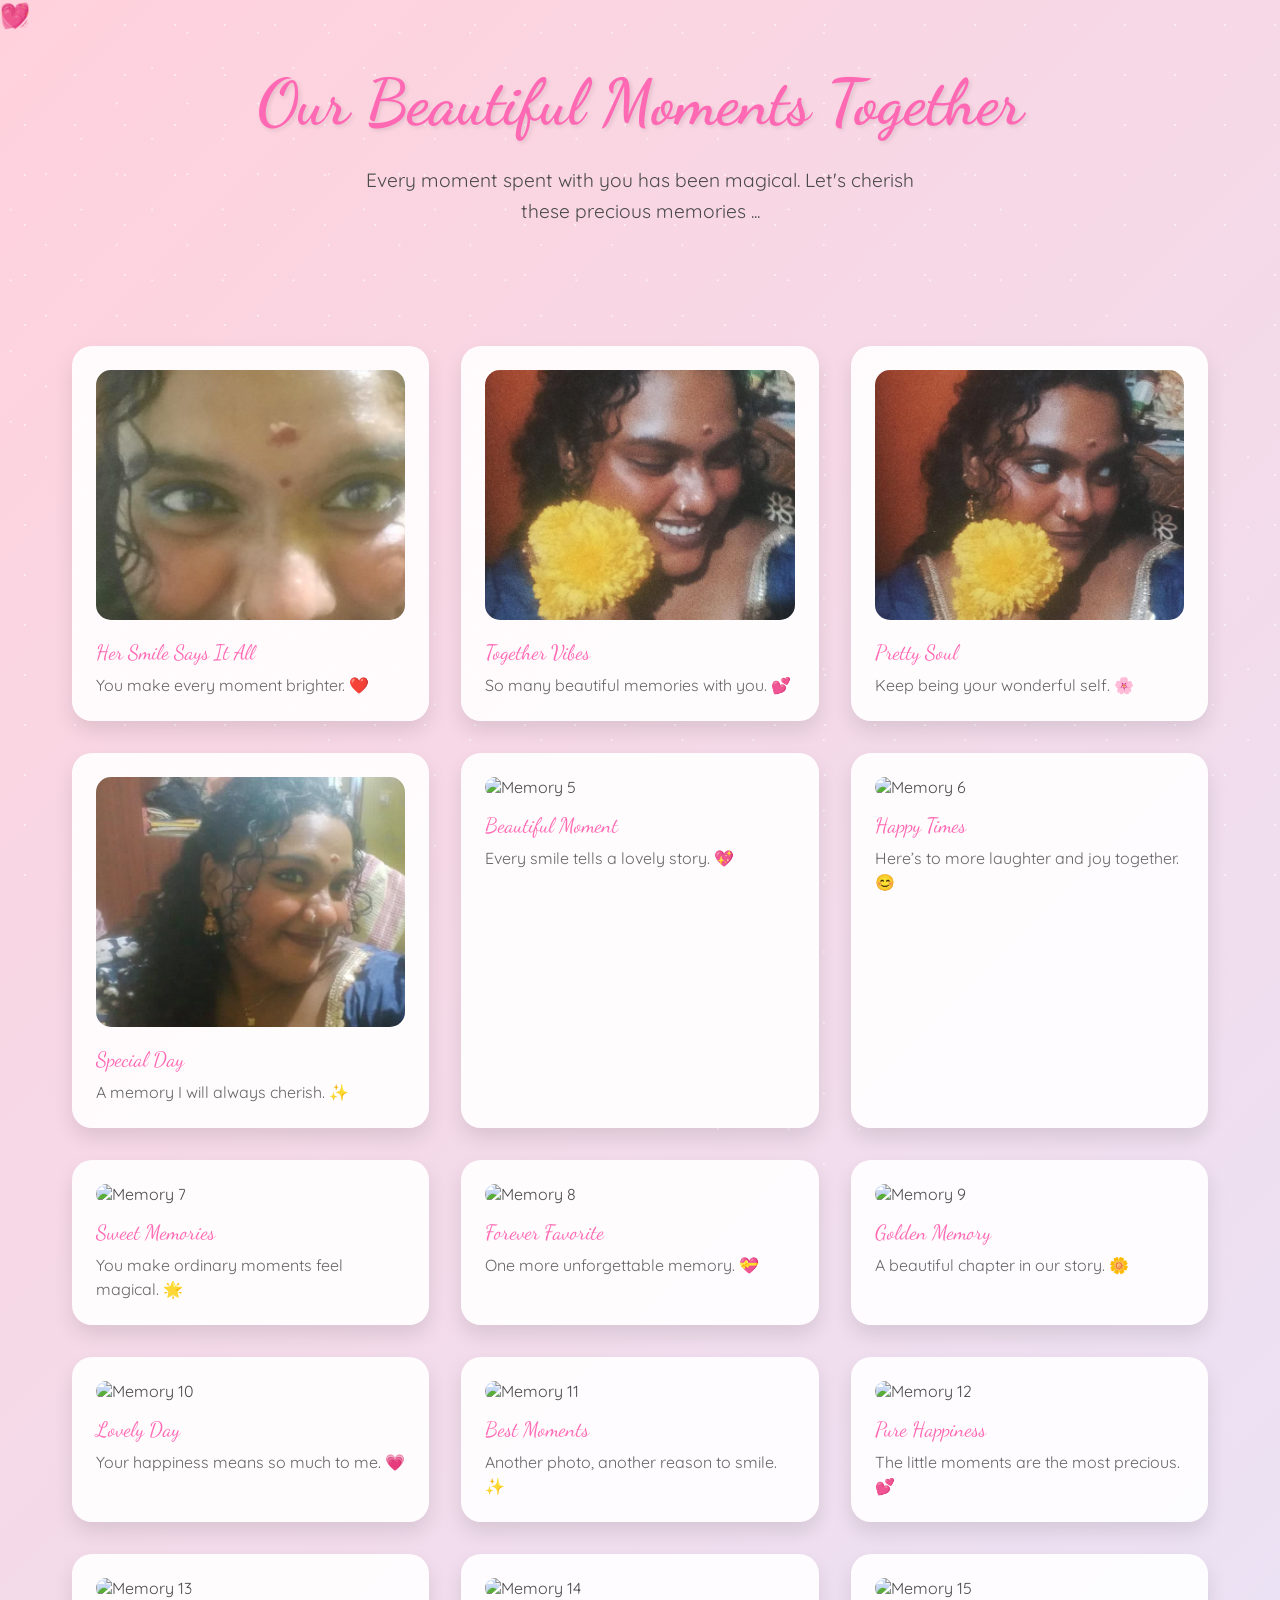
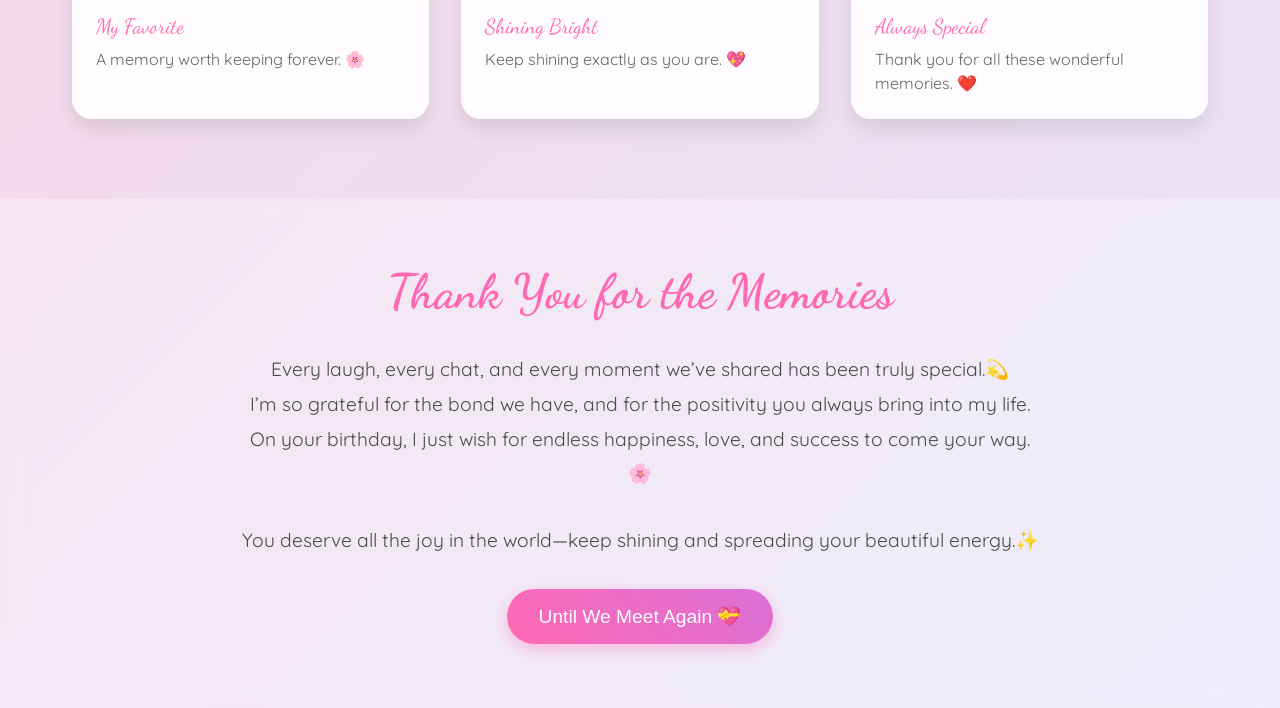
==== Happy Birthday Aju/last.html @ 80f352e4 "Create birthday website" ====
<!DOCTYPE html>
<html lang="en">

<head>
    <meta charset="UTF-8">
    <meta name="viewport" content="width=device-width, initial-scale=1.0">
    <title>Our Beautiful Memories ✨</title>
    <style>
        @import url('https://fonts.googleapis.com/css2?family=Dancing+Script:wght@700&family=Quicksand:wght@300;400;500;600&display=swap');

        * {
            margin: 0;
            padding: 0;
            box-sizing: border-box;
        }

        body {
            min-height: 100vh;
            background: linear-gradient(135deg,
                    #ffd1dc 0%,
                    #e6e6fa 25%,
                    #ffefd5 50%,
                    #e6e6fa 75%,
                    #ffd1dc 100%);
            background-size: 400% 400%;
            animation: gradientFlow 15s ease infinite;
            font-family: 'Quicksand', sans-serif;
            overflow-x: hidden;
            color: #4a4a4a;
        }

        @keyframes gradientFlow {
            0% {
                background-position: 0% 50%;
            }

            50% {
                background-position: 100% 50%;
            }

            100% {
                background-position: 0% 50%;
            }
        }

        /* Enhanced Sparkle Effect */
        .magic-sparkles {
            position: fixed;
            top: 0;
            left: 0;
            width: 100%;
            height: 100%;
            pointer-events: none;
            z-index: 1;
        }

        .sparkle {
            position: absolute;
            width: 6px;
            height: 6px;
            border-radius: 50%;
            background-color: white;
            animation: twinkle var(--duration, 4s) ease-in-out infinite;
            opacity: 0;
        }

        @keyframes twinkle {

            0%,
            100% {
                opacity: 0;
                transform: scale(0.5);
            }

            50% {
                opacity: 0.8;
                transform: scale(1);
            }
        }

        /* Generate 50 sparkles with different positions and animations */
        .magic-sparkles::before,
        .magic-sparkles::after {
            content: '';
            position: absolute;
            width: 100%;
            height: 100%;
            background-image: radial-gradient(circle, white 1px, transparent 1px);
            background-size: 50px 50px;
            animation: sparkleLayer 8s linear infinite;
            opacity: 0.5;
        }

        .magic-sparkles::after {
            animation-delay: -4s;
            transform: rotate(45deg);
        }

        @keyframes sparkleLayer {
            0% {
                transform: translateY(0);
            }

            100% {
                transform: translateY(-50px);
            }
        }

        /* Floating Hearts */
        .floating-hearts {
            position: fixed;
            width: 100%;
            height: 100%;
            pointer-events: none;
            z-index: 2;
        }

        .heart {
            position: absolute;
            font-size: 1.5rem;
            color: rgba(255, 105, 180, 0.6);
            animation: floatHeart var(--float-duration, 6s) ease-in-out infinite;
            animation-delay: var(--delay, 0s);
        }

        @keyframes floatHeart {
            0% {
                transform: translate(0, 100vh) rotate(0deg);
            }

            100% {
                transform: translate(var(--translate-x, 0), -100vh) rotate(360deg);
            }
        }

        /* Welcome Section */
        .welcome {
            text-align: center;
            padding: 4rem 2rem;
            position: relative;
            z-index: 3;
        }

        .welcome h1 {
            font-family: 'Dancing Script', cursive;
            font-size: 4rem;
            color: #ff69b4;
            text-shadow: 2px 2px 4px rgba(0, 0, 0, 0.1);
            animation: fadeInScale 2s ease;
        }

        .welcome p {
            font-size: 1.2rem;
            max-width: 600px;
            margin: 1.5rem auto;
            line-height: 1.6;
            animation: fadeIn 2s ease 0.5s both;
        }

        /* Enhanced Memory Cards */
        .memory-container {
            max-width: 1200px;
            margin: 0 auto;
            padding: 2rem;
            display: grid;
            grid-template-columns: repeat(auto-fit, minmax(300px, 1fr));
            gap: 2rem;
            z-index: 3;
            position: relative;
        }

        .memory-card {
            background: rgba(255, 255, 255, 0.9);
            border-radius: 20px;
            padding: 1.5rem;
            box-shadow: 0 10px 20px rgba(0, 0, 0, 0.1);
            transition: all 0.5s cubic-bezier(0.4, 0, 0.2, 1);
            position: relative;
            overflow: hidden;
        }

        .memory-card:hover {
            transform: translateY(-10px) scale(1.02);
            box-shadow: 0 15px 30px rgba(0, 0, 0, 0.15);
        }

        .memory-card::before {
            content: '';
            position: absolute;
            top: 0;
            left: 0;
            width: 100%;
            height: 100%;
            background: linear-gradient(45deg, transparent, rgba(255, 255, 255, 0.4), transparent);
            transform: translateX(-100%);
            transition: 0.5s;
        }

        .memory-card:hover::before {
            transform: translateX(100%);
        }

        .memory-img {
            width: 100%;
            height: 250px;
            object-fit: cover;
            border-radius: 15px;
            margin-bottom: 1rem;
            transition: transform 0.5s ease;
        }

        .memory-card:hover .memory-img {
            transform: scale(1.05);
        }

        .memory-date {
            font-family: 'Dancing Script', cursive;
            color: #ff69b4;
            font-size: 1.3rem;
            margin-bottom: 0.5rem;
        }

        .memory-caption {
            font-size: 1rem;
            line-height: 1.5;
            color: #666;
        }

        /* Final Message Section */
        .final-message {
            text-align: center;
            padding: 4rem 2rem;
            background: rgba(255, 255, 255, 0.3);
            backdrop-filter: blur(10px);
            margin-top: 3rem;
            position: relative;
            z-index: 3;
        }

        .final-message h2 {
            font-family: 'Dancing Script', cursive;
            font-size: 3rem;
            color: #ff69b4;
            margin-bottom: 2rem;
            animation: heartbeat 2s infinite;
        }

        @keyframes heartbeat {

            0%,
            100% {
                transform: scale(1);
            }

            50% {
                transform: scale(1.1);
            }
        }

        .final-message p {
            font-size: 1.2rem;
            max-width: 800px;
            margin: 0 auto 2rem;
            line-height: 1.8;
        }

        .goodbye-btn {
            display: inline-block;
            padding: 1rem 2rem;
            font-size: 1.2rem;
            background: linear-gradient(45deg, #ff69b4, #da70d6);
            color: white;
            border: none;
            border-radius: 50px;
            cursor: pointer;
            text-decoration: none;
            transition: all 0.3s ease;
            box-shadow: 0 5px 15px rgba(255, 105, 180, 0.4);
            animation: float 3s infinite ease-in-out;
        }

        .goodbye-btn:hover {
            transform: translateY(-5px);
            box-shadow: 0 8px 20px rgba(255, 105, 180, 0.6);
        }

        .surprise-message {
            max-width: 800px;
            max-height: 0;
            margin: 0 auto;
            overflow: hidden;
            text-align: center;
            opacity: 0;
            transition: max-height 0.8s ease, margin 0.8s ease, opacity 0.8s ease;
        }

        .surprise-message.show {
            max-height: 300px;
            margin: 3rem auto 5rem;
            opacity: 1;
        }

        .surprise-message div {
            padding: 2.5rem 2rem;
            border-radius: 24px;
            background: rgba(255, 255, 255, 0.75);
            box-shadow: 0 10px 25px rgba(255, 105, 180, 0.18);
        }

        .surprise-message h2 {
            font-family: 'Dancing Script', cursive;
            font-size: 2.8rem;
            color: #ff69b4;
            margin-bottom: 1rem;
        }

        .surprise-message p {
            font-size: 1.2rem;
            line-height: 1.7;
        }

        @keyframes float {

            0%,
            100% {
                transform: translateY(0);
            }

            50% {
                transform: translateY(-10px);
            }
        }

        /* Animations */
        @keyframes fadeInScale {
            0% {
                opacity: 0;
                transform: scale(0.8);
            }

            100% {
                opacity: 1;
                transform: scale(1);
            }
        }

        @keyframes fadeIn {
            0% {
                opacity: 0;
            }

            100% {
                opacity: 1;
            }
        }

        /* Generate Hearts */
        .js-generate-hearts {
            position: fixed;
            width: 100%;
            height: 100%;
            pointer-events: none;
            z-index: 2;
        }

        /* Custom Scrollbar */
        ::-webkit-scrollbar {
            width: 12px;
        }

        ::-webkit-scrollbar-track {
            background: rgba(255, 255, 255, 0.4);
        }

        ::-webkit-scrollbar-thumb {
            background: linear-gradient(45deg, #ff69b4, #da70d6);
            border-radius: 6px;
        }

        /* Responsive Design */
        @media (max-width: 768px) {
            .welcome h1 {
                font-size: 3rem;
            }

            .memory-container {
                grid-template-columns: 1fr;
            }

            .final-message h2 {
                font-size: 2.5rem;
            }
        }
    </style>
</head>

<body>
    <div class="magic-sparkles"></div>
    <div class="floating-hearts">
        <!-- Hearts will be generated via CSS -->
        <div class="heart" style="--float-duration: 6s; --delay: 0s; --translate-x: 20px;">💝</div>
        <div class="heart" style="--float-duration: 8s; --delay: 1s; --translate-x: -30px;">💖</div>
        <div class="heart" style="--float-duration: 7s; --delay: 2s; --translate-x: 40px;">💗</div>
        <div class="heart" style="--float-duration: 9s; --delay: 3s; --translate-x: -20px;">💓</div>
        <div class="heart" style="--float-duration: 5s; --delay: 4s; --translate-x: 30px;">💕</div>
    </div>

    <section class="welcome">
        <h1>Our Beautiful Moments Together</h1>
        <p>Every moment spent with you has been magical. Let's cherish these precious memories ...</p>
    </section>

    <div class="memory-container">
    <div class="memory-card">
        <img src="./aju1.jpeg" alt="Memory 1" class="memory-img">
        <div class="memory-date">Her Smile Says It All</div>
        <div class="memory-caption">You make every moment brighter. ❤️</div>
    </div>

    <div class="memory-card">
        <img src="./aju2.jpeg" alt="Memory 2" class="memory-img">
        <div class="memory-date">Together Vibes</div>
        <div class="memory-caption">So many beautiful memories with you. 💕</div>
    </div>

    <div class="memory-card">
        <img src="./aju3.jpeg" alt="Memory 3" class="memory-img">
        <div class="memory-date">Pretty Soul</div>
        <div class="memory-caption">Keep being your wonderful self. 🌸</div>
    </div>

    <div class="memory-card">
        <img src="./aju4.jpeg" alt="Memory 4" class="memory-img">
        <div class="memory-date">Special Day</div>
        <div class="memory-caption">A memory I will always cherish. ✨</div>
    </div>

    <div class="memory-card">
        <img src="./aju5.jpeg" alt="Memory 5" class="memory-img">
        <div class="memory-date">Beautiful Moment</div>
        <div class="memory-caption">Every smile tells a lovely story. 💖</div>
    </div>

    <div class="memory-card">
        <img src="./aju6.jpeg" alt="Memory 6" class="memory-img">
        <div class="memory-date">Happy Times</div>
        <div class="memory-caption">Here’s to more laughter and joy together. 😊</div>
    </div>

    <div class="memory-card">
        <img src="./aju7.jpeg" alt="Memory 7" class="memory-img">
        <div class="memory-date">Sweet Memories</div>
        <div class="memory-caption">You make ordinary moments feel magical. 🌟</div>
    </div>

    <div class="memory-card">
        <img src="./aju8.jpeg" alt="Memory 8" class="memory-img">
        <div class="memory-date">Forever Favorite</div>
        <div class="memory-caption">One more unforgettable memory. 💝</div>
    </div>

    <div class="memory-card">
        <img src="./aju9.jpeg" alt="Memory 9" class="memory-img">
        <div class="memory-date">Golden Memory</div>
        <div class="memory-caption">A beautiful chapter in our story. 🌼</div>
    </div>

    <div class="memory-card">
        <img src="./aju10.jpeg" alt="Memory 10" class="memory-img">
        <div class="memory-date">Lovely Day</div>
        <div class="memory-caption">Your happiness means so much to me. 💗</div>
    </div>

    <div class="memory-card">
        <img src="./aju11.jpeg" alt="Memory 11" class="memory-img">
        <div class="memory-date">Best Moments</div>
        <div class="memory-caption">Another photo, another reason to smile. ✨</div>
    </div>

    <div class="memory-card">
        <img src="./aju12.jpeg" alt="Memory 12" class="memory-img">
        <div class="memory-date">Pure Happiness</div>
        <div class="memory-caption">The little moments are the most precious. 💕</div>
    </div>

    <div class="memory-card">
        <img src="./aju13.jpeg" alt="Memory 13" class="memory-img">
        <div class="memory-date">My Favorite</div>
        <div class="memory-caption">A memory worth keeping forever. 🌸</div>
    </div>

    <div class="memory-card">
        <img src="./aju14.jpeg" alt="Memory 14" class="memory-img">
        <div class="memory-date">Shining Bright</div>
        <div class="memory-caption">Keep shining exactly as you are. 💖</div>
    </div>

    <div class="memory-card">
        <img src="./aju15.jpeg" alt="Memory 15" class="memory-img">
        <div class="memory-date">Always Special</div>
        <div class="memory-caption">Thank you for all these wonderful memories. ❤️</div>
    </div>
</div>

    <section class="final-message">
        <h2>Thank You for the Memories</h2>
        <p>Every laugh, every chat, and every moment we’ve shared has been truly special.💫<br>
            I’m so grateful for the bond we have, and for the positivity you always bring into my life.<br>
            On your birthday, I just wish for endless happiness, love, and success to come your way.🌸</p>
        <p>You deserve all the joy in the world—keep shining and spreading your beautiful energy.✨</p>
        <button type="button" class="goodbye-btn" id="surprise-button">Until We Meet Again 💝</button>
    </section>

    <section class="surprise-message" id="surprise-message" aria-hidden="true">
        <div>
            <h2>One Last Thing…</h2>
            <p>No matter where life takes us, I’ll always be grateful for every memory we share. Stay happy, keep smiling, and have the most beautiful birthday! 💖</p>
        </div>
    </section>

    <script>
        const surpriseButton = document.getElementById('surprise-button');
        const surpriseMessage = document.getElementById('surprise-message');

        surpriseButton.addEventListener('click', () => {
            surpriseMessage.classList.add('show');
            surpriseMessage.setAttribute('aria-hidden', 'false');
            surpriseButton.textContent = 'With Lots of Love 💖';
            surpriseButton.disabled = true;
            setTimeout(() => surpriseMessage.scrollIntoView({ behavior: 'smooth', block: 'center' }), 150);
        });
    </script>
</body>

</html>
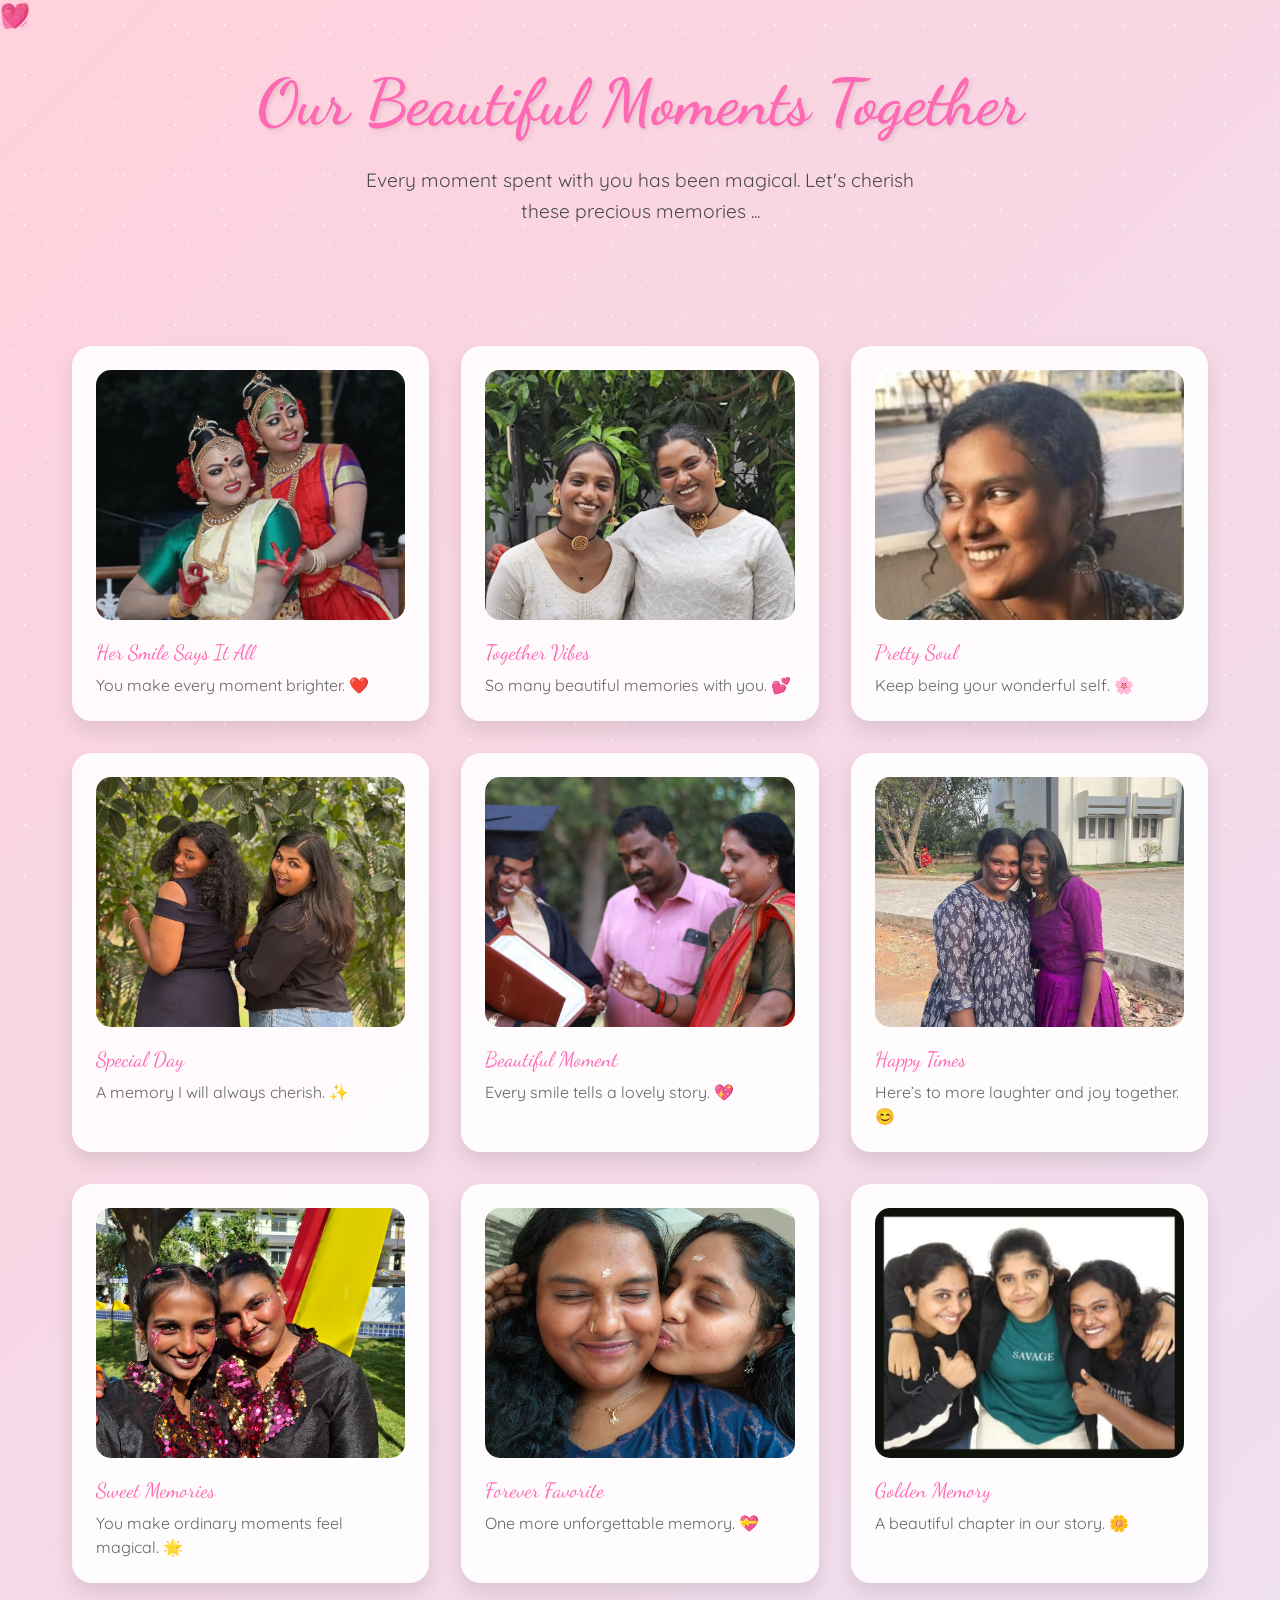
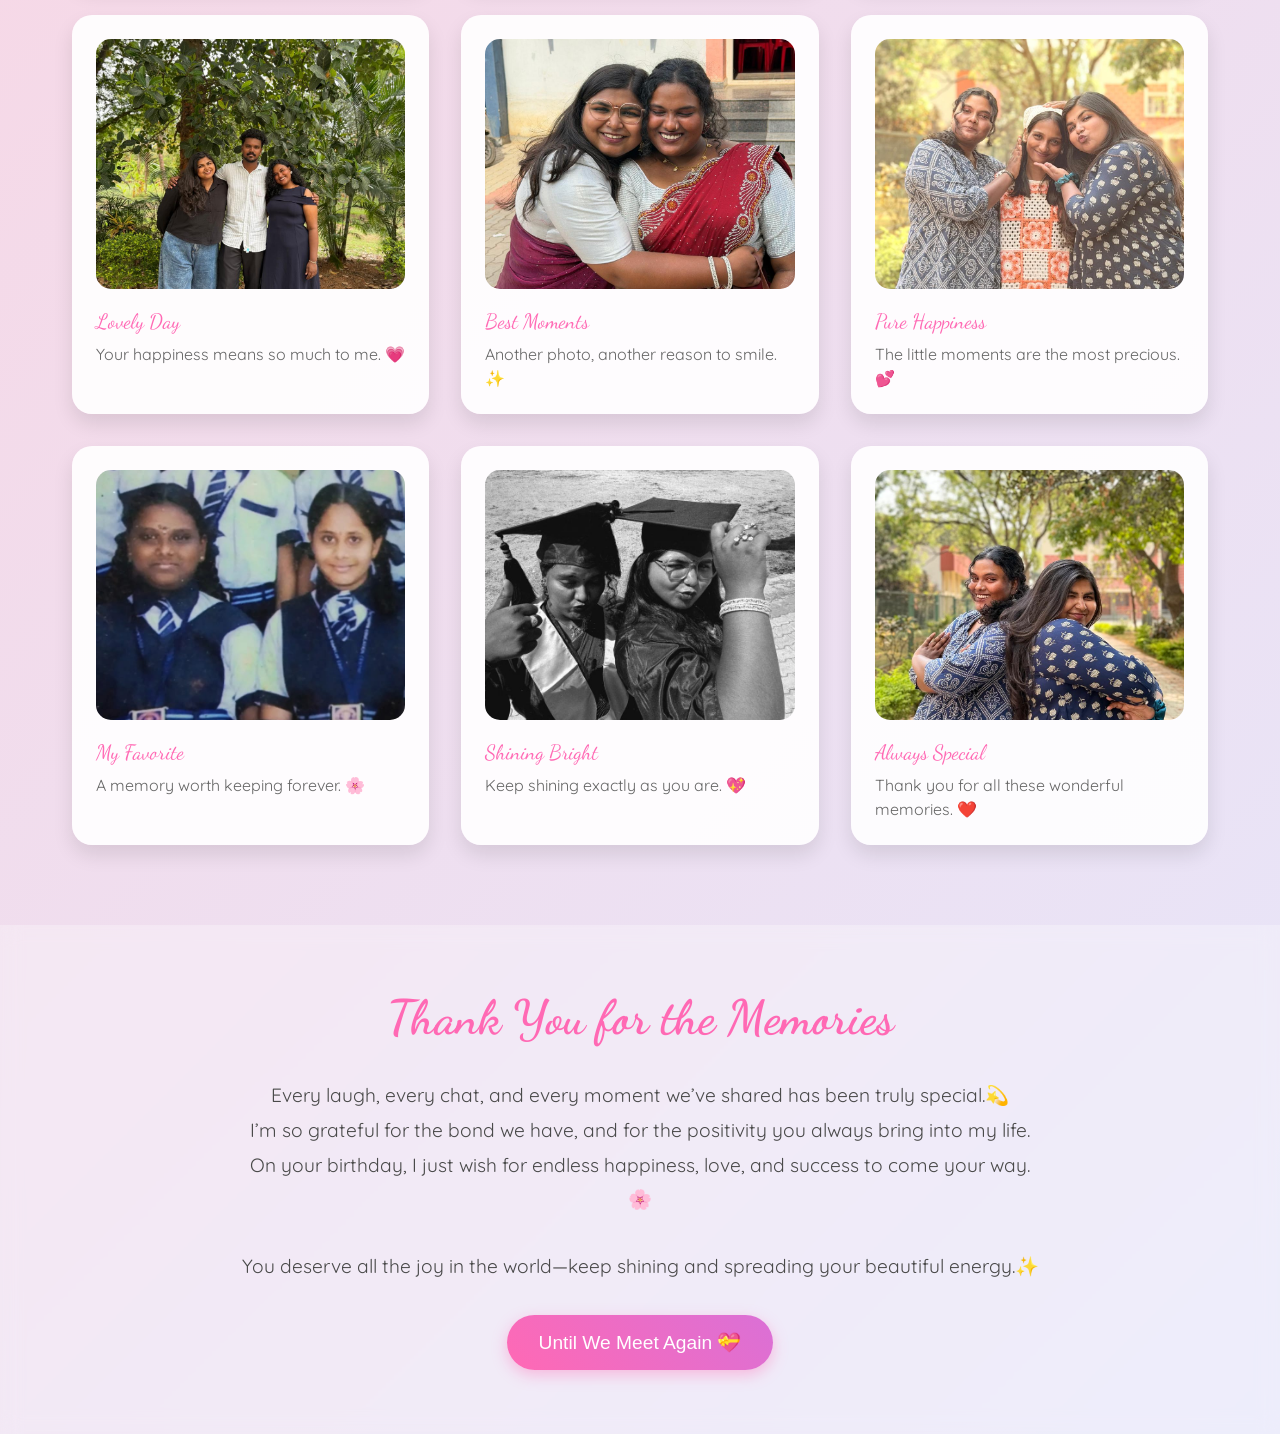
==== commit 62a1c4e6: "add photos" ====
--- a/Happy Birthday Aju/last.html
+++ b/Happy Birthday Aju/last.html
@@ -379,16 +379,39 @@
 
         /* Responsive Design */
         @media (max-width: 768px) {
+            .welcome {
+                padding: 3rem 1.25rem 2rem;
+            }
+
             .welcome h1 {
-                font-size: 3rem;
+                font-size: 2.5rem;
             }
 
             .memory-container {
                 grid-template-columns: 1fr;
+                padding: 1.25rem;
+                gap: 1.25rem;
+            }
+
+            .memory-card {
+                padding: 1rem;
+            }
+
+            .memory-img {
+                height: 300px;
             }
 
             .final-message h2 {
                 font-size: 2.5rem;
+            }
+
+            .final-message {
+                padding: 3rem 1.25rem;
+            }
+
+            .final-message p,
+            .surprise-message p {
+                font-size: 1rem;
             }
         }
     </style>
@@ -412,25 +435,25 @@
 
     <div class="memory-container">
     <div class="memory-card">
-        <img src="./aju1.jpeg" alt="Memory 1" class="memory-img">
+        <img src="./aju16.jpeg" alt="Memory 1" class="memory-img">
         <div class="memory-date">Her Smile Says It All</div>
         <div class="memory-caption">You make every moment brighter. ❤️</div>
     </div>
 
     <div class="memory-card">
-        <img src="./aju2.jpeg" alt="Memory 2" class="memory-img">
+        <img src="./aju17.jpeg" alt="Memory 2" class="memory-img">
         <div class="memory-date">Together Vibes</div>
         <div class="memory-caption">So many beautiful memories with you. 💕</div>
     </div>
 
     <div class="memory-card">
-        <img src="./aju3.jpeg" alt="Memory 3" class="memory-img">
+        <img src="./aju18.jpeg" alt="Memory 3" class="memory-img">
         <div class="memory-date">Pretty Soul</div>
         <div class="memory-caption">Keep being your wonderful self. 🌸</div>
     </div>
 
     <div class="memory-card">
-        <img src="./aju4.jpeg" alt="Memory 4" class="memory-img">
+        <img src="./aju19.jpeg" alt="Memory 4" class="memory-img">
         <div class="memory-date">Special Day</div>
         <div class="memory-caption">A memory I will always cherish. ✨</div>
     </div>
@@ -466,7 +489,7 @@
     </div>
 
     <div class="memory-card">
-        <img src="./aju10.jpeg" alt="Memory 10" class="memory-img">
+        <img src="./aju0.jpeg" alt="Memory 10" class="memory-img">
         <div class="memory-date">Lovely Day</div>
         <div class="memory-caption">Your happiness means so much to me. 💗</div>
     </div>
